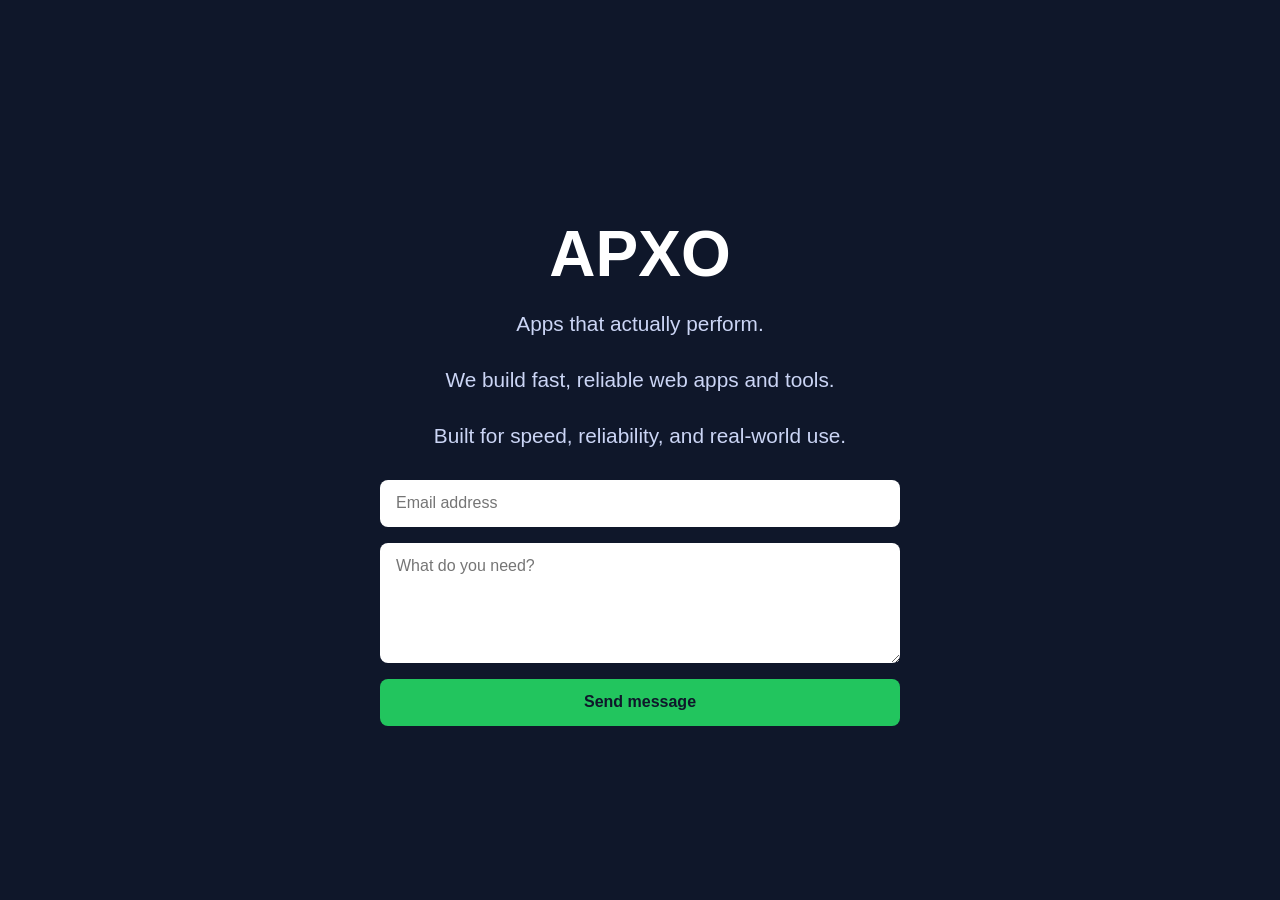
==== index.html @ 6a1060e1 "add trust line" ====
<!doctype html>
<html lang="en">
  <head>
    <meta charset="UTF-8" />
    <meta name="viewport" content="width=device-width, initial-scale=1.0" />
    <title>APXO</title>
    <link rel="stylesheet" href="style.css" />
  </head>
  <body>
    <main>
      <h1>APXO</h1>
      <p>Apps that actually perform.</p>
      <p>We build fast, reliable web apps and tools.</p>
      <p>Built for speed, reliability, and real-world use.</p>
      <form action="https://formspree.io/f/xwvypnvb" method="POST">
        <input type="email" name="email" placeholder="Email address" required />
        <textarea
          name="message"
          placeholder="What do you need?"
          required
        ></textarea>
        <button type="submit">Send message</button>
      </form>
    </main>
    <script src="script.js"></script>
  </body>
</html>
---- style.css ----
body {
  margin: 0;
  font-family: Arial, sans-serif;
  background: #0f172a;
  color: #ffffff;
  display: flex;
  align-items: center;
  justify-content: center;
  min-height: 100vh;
}

main {
  text-align: center;
  width: 90%;
  max-width: 520px;
}

h1 {
  font-size: 4rem;
  margin-bottom: 1rem;
}

p {
  font-size: 1.3rem;
  color: #cbd5f5;
  margin-bottom: 2rem;
}

form {
  display: flex;
  flex-direction: column;
  gap: 1rem;
}

input,
textarea {
  width: 100%;
  box-sizing: border-box;
  padding: 0.9rem 1rem;
  border: none;
  border-radius: 8px;
  font-size: 1rem;
  font-family: inherit;
}

textarea {
  min-height: 120px;
  resize: vertical;
}

button {
  border: none;
  border-radius: 8px;
  background: #22c55e;
  color: #0f172a;
  padding: 0.9rem 1.5rem;
  font-weight: bold;
  font-size: 1rem;
  cursor: pointer;
}
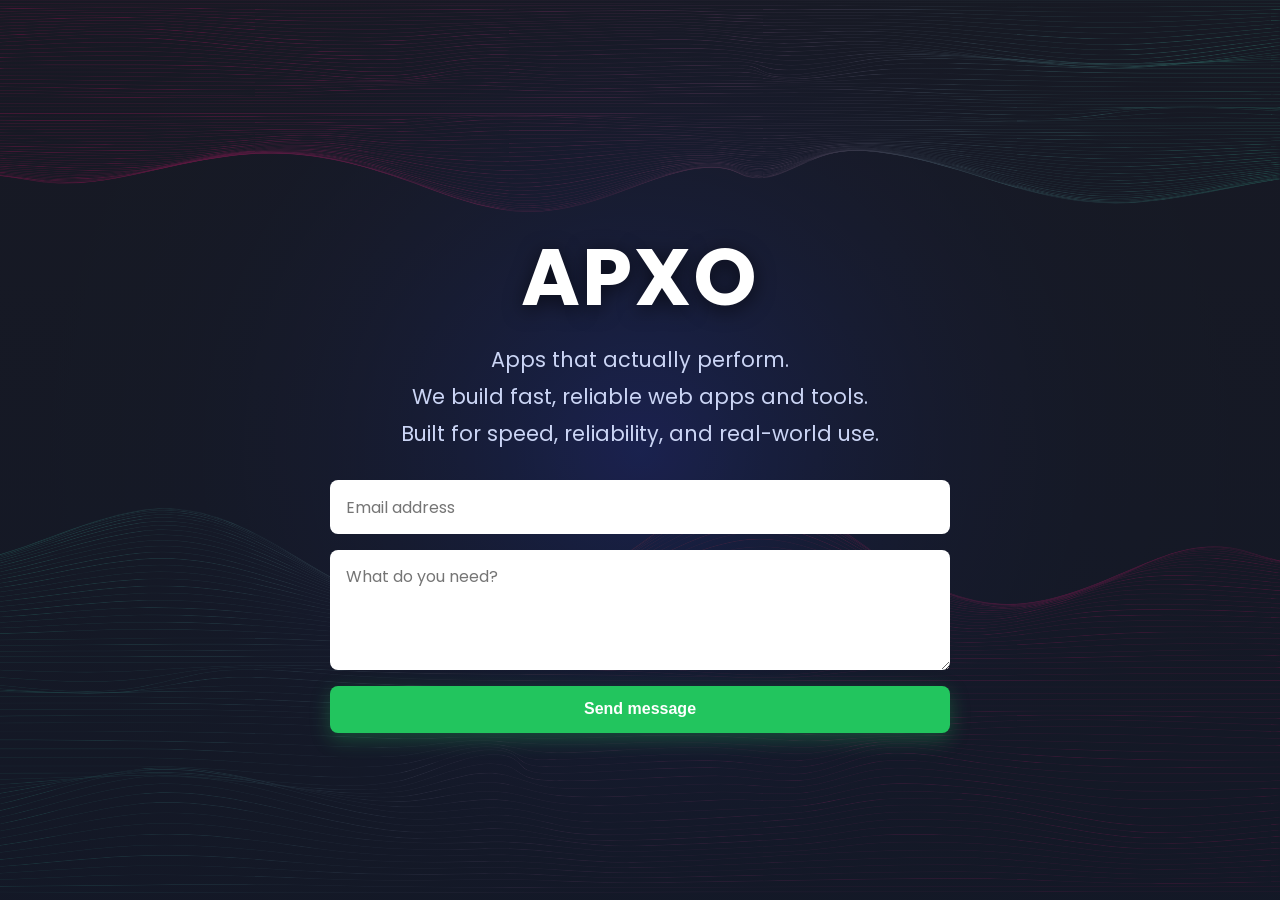
==== commit 9abd0fc5: "tweaked hero" ====
--- a/index.html
+++ b/index.html
@@ -3,6 +3,10 @@
   <head>
     <meta charset="UTF-8" />
     <meta name="viewport" content="width=device-width, initial-scale=1.0" />
+    <link
+      href="https://fonts.googleapis.com/css2?family=Poppins:wght@400;600;700&display=swap"
+      rel="stylesheet"
+    />
     <title>APXO</title>
     <link rel="stylesheet" href="style.css" />
   </head>
--- a/style.css
+++ b/style.css
@@ -1,7 +1,10 @@
 body {
   margin: 0;
-  font-family: Arial, sans-serif;
-  background: #0f172a;
+  font-family: "Poppins", Arial, sans-serif;
+  background:
+    linear-gradient(rgba(15, 23, 42, 0.55), rgba(15, 23, 42, 0.75)),
+    url("bg.svg") center / cover no-repeat;
+  animation: backgroundMove 18s ease-in-out infinite alternate;
   color: #ffffff;
   display: flex;
   align-items: center;
@@ -12,24 +15,30 @@
 main {
   text-align: center;
   width: 90%;
-  max-width: 520px;
+  max-width: 620px;
+  line-height: 1.4;
 }
 
 h1 {
-  font-size: 4rem;
-  margin-bottom: 1rem;
+  font-size: 5rem;
+  font-weight: 700;
+  letter-spacing: 2px;
+  margin-bottom: 0.75rem;
+  color: #ffffff;
+  text-shadow: 0 4px 20px rgba(0, 0, 0, 0.6);
 }
 
 p {
   font-size: 1.3rem;
   color: #cbd5f5;
-  margin-bottom: 2rem;
+  margin: 0.5rem 0;
 }
 
 form {
   display: flex;
   flex-direction: column;
   gap: 1rem;
+  margin-top: 2rem;
 }
 
 input,
@@ -43,6 +52,12 @@
   font-family: inherit;
 }
 
+input:focus,
+textarea:focus {
+  outline: none;
+  box-shadow: 0 0 0 2px #22c55e;
+}
+
 textarea {
   min-height: 120px;
   resize: vertical;
@@ -52,9 +67,35 @@
   border: none;
   border-radius: 8px;
   background: #22c55e;
-  color: #0f172a;
+  color: #ffffff;
   padding: 0.9rem 1.5rem;
   font-weight: bold;
   font-size: 1rem;
   cursor: pointer;
-}+  transition: all 0.2s ease;
+  box-shadow: 0 6px 20px rgba(34, 197, 94, 0.3);
+}
+
+button:hover {
+  transform: translateY(-2px);
+  opacity: 0.95;
+}
+
+@keyframes backgroundMove {
+  from {
+    background-position: center;
+    background-size: 100%;
+  }
+
+  to {
+    background-position: center 8%;
+    background-size: 108%;
+  }
+}
+
+@media (max-width: 768px) {
+  body {
+    background-position: center center;
+    background-size: auto 100%;
+  }
+}
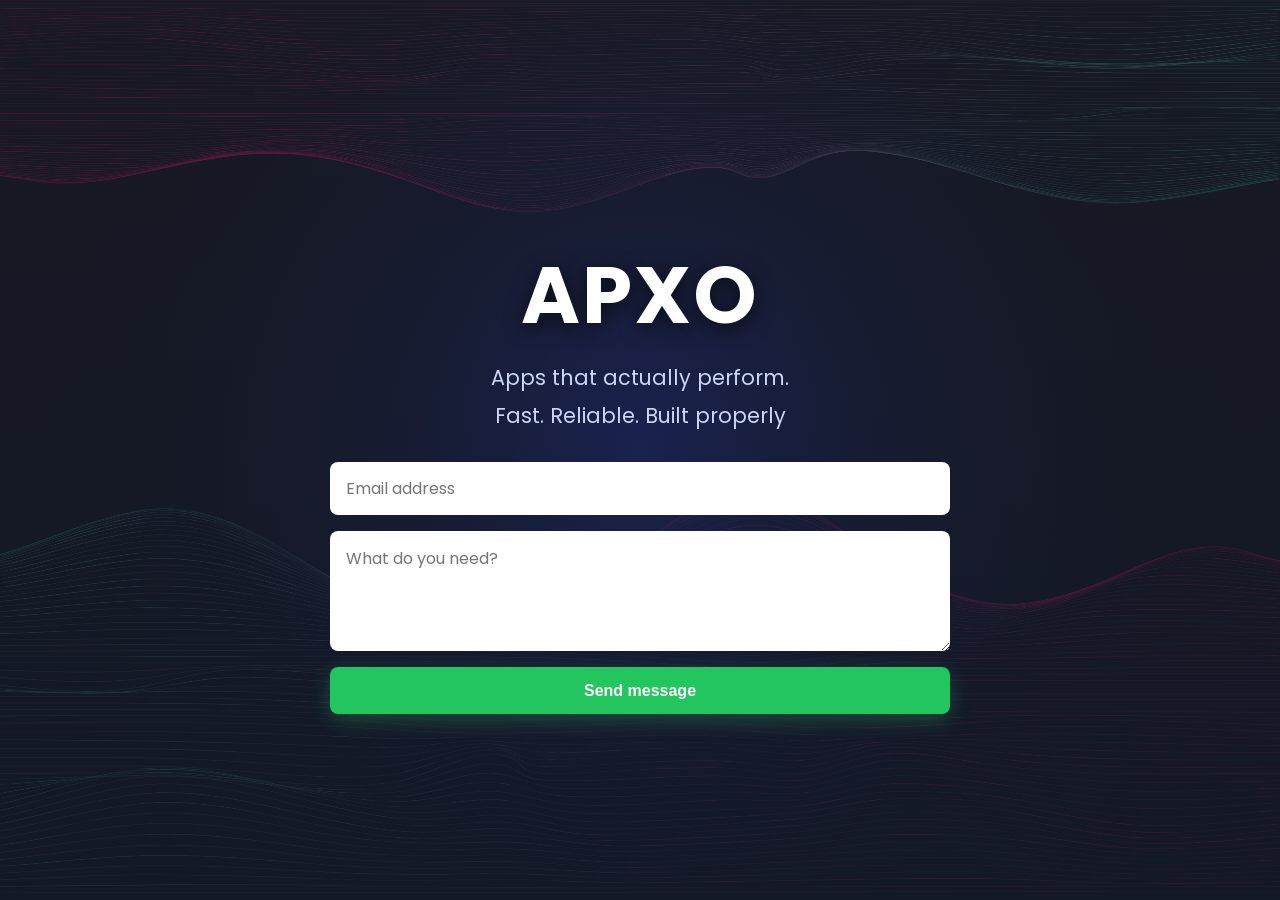
==== commit 8c561950: "fix tag line" ====
--- a/index.html
+++ b/index.html
@@ -14,8 +14,7 @@
     <main>
       <h1>APXO</h1>
       <p>Apps that actually perform.</p>
-      <p>We build fast, reliable web apps and tools.</p>
-      <p>Built for speed, reliability, and real-world use.</p>
+      <p>Fast. Reliable. Built properly</p>
       <form action="https://formspree.io/f/xwvypnvb" method="POST">
         <input type="email" name="email" placeholder="Email address" required />
         <textarea
--- a/style.css
+++ b/style.css
@@ -95,7 +95,18 @@
 
 @media (max-width: 768px) {
   body {
+    background-size: auto 100%;
     background-position: center center;
-    background-size: auto 100%;
+    animation: mobileBackgroundMove 10s ease-in-out infinite alternate;
   }
 }
+
+@keyframes mobileBackgroundMove {
+  from {
+    background-position: 45% center;
+  }
+
+  to {
+    background-position: 55% center;
+  }
+}
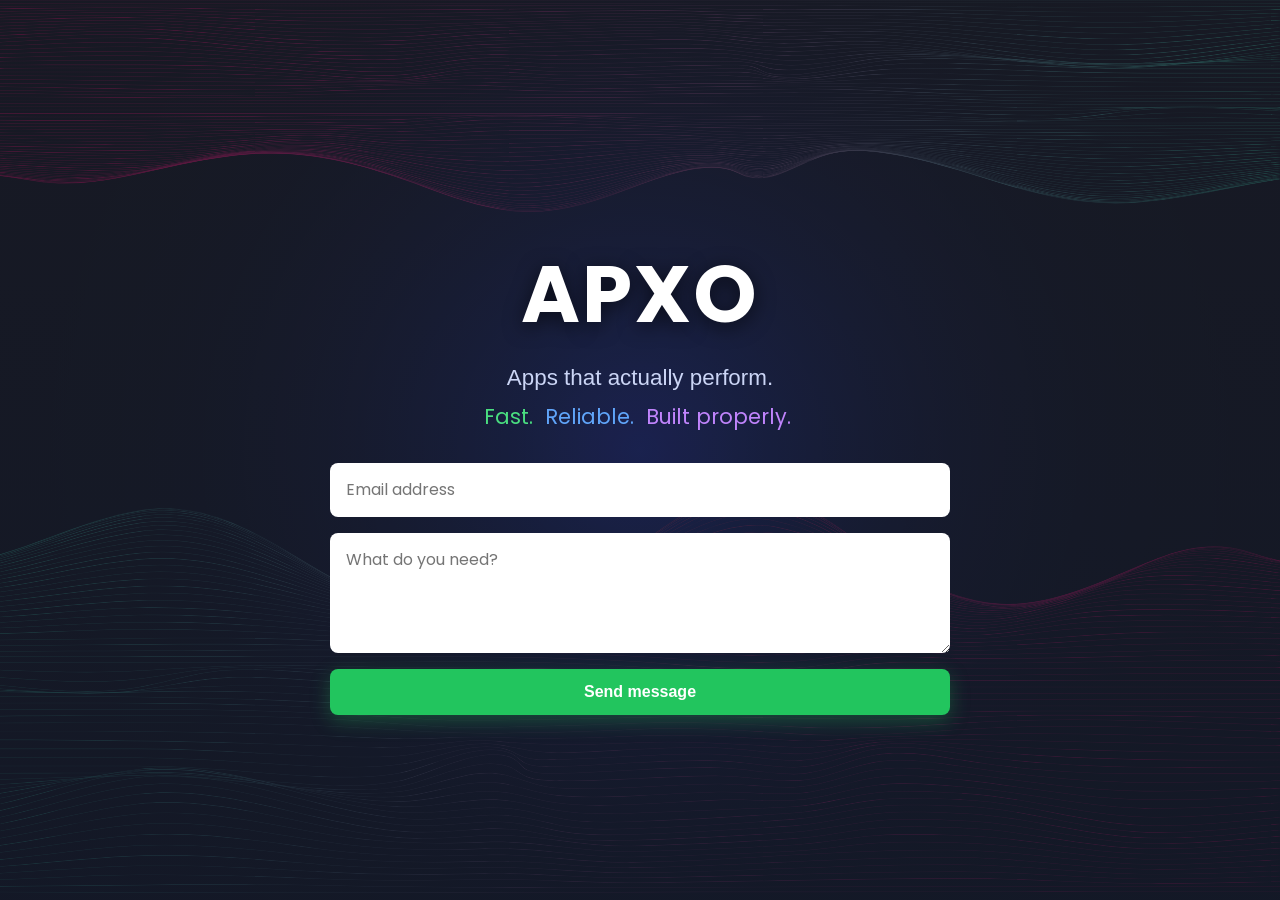
==== commit f85a8165: "fade in subtext" ====
--- a/index.html
+++ b/index.html
@@ -14,7 +14,11 @@
     <main>
       <h1>APXO</h1>
       <p>Apps that actually perform.</p>
-      <p>Fast. Reliable. Built properly</p>
+      <p class="sequence">
+        <span>Fast.</span>
+        <span>Reliable.</span>
+        <span>Built properly.</span>
+      </p>
       <form action="https://formspree.io/f/xwvypnvb" method="POST">
         <input type="email" name="email" placeholder="Email address" required />
         <textarea
--- a/style.css
+++ b/style.css
@@ -32,6 +32,11 @@
   font-size: 1.3rem;
   color: #cbd5f5;
   margin: 0.5rem 0;
+}
+
+p:first-of-type {
+  font-size: 1.4rem;
+  font-weight: 500;
 }
 
 form {
@@ -79,6 +84,7 @@
 button:hover {
   transform: translateY(-2px);
   opacity: 0.95;
+  box-shadow: 0 8px 30px rgba(34, 197, 94, 0.5);
 }
 
 @keyframes backgroundMove {
@@ -110,3 +116,55 @@
     background-position: 55% center;
   }
 }
+
+.sequence span {
+  opacity: 0;
+  display: inline-block;
+  margin-right: 6px;
+  animation: fadeInUp 0.6s ease forwards;
+}
+
+.sequence span:nth-child(1) {
+  animation-delay: 0.4s;
+}
+
+.sequence span:nth-child(2) {
+  animation-delay: 0.8s;
+}
+
+.sequence span:nth-child(3) {
+  animation-delay: 1.2s;
+}
+
+.sequence span {
+  opacity: 0;
+  display: inline-block;
+  margin-right: 6px;
+  animation: fadeInUp 0.6s ease forwards;
+}
+
+.sequence span:nth-child(1) {
+  animation-delay: 0.4s;
+  color: #4ade80;
+}
+
+.sequence span:nth-child(2) {
+  animation-delay: 0.8s;
+  color: #60a5fa;
+}
+
+.sequence span:nth-child(3) {
+  animation-delay: 1.2s;
+  color: #c084fc;
+}
+
+@keyframes fadeInUp {
+  from {
+    opacity: 0;
+    transform: translateY(10px);
+  }
+  to {
+    opacity: 1;
+    transform: translateY(0);
+  }
+}
